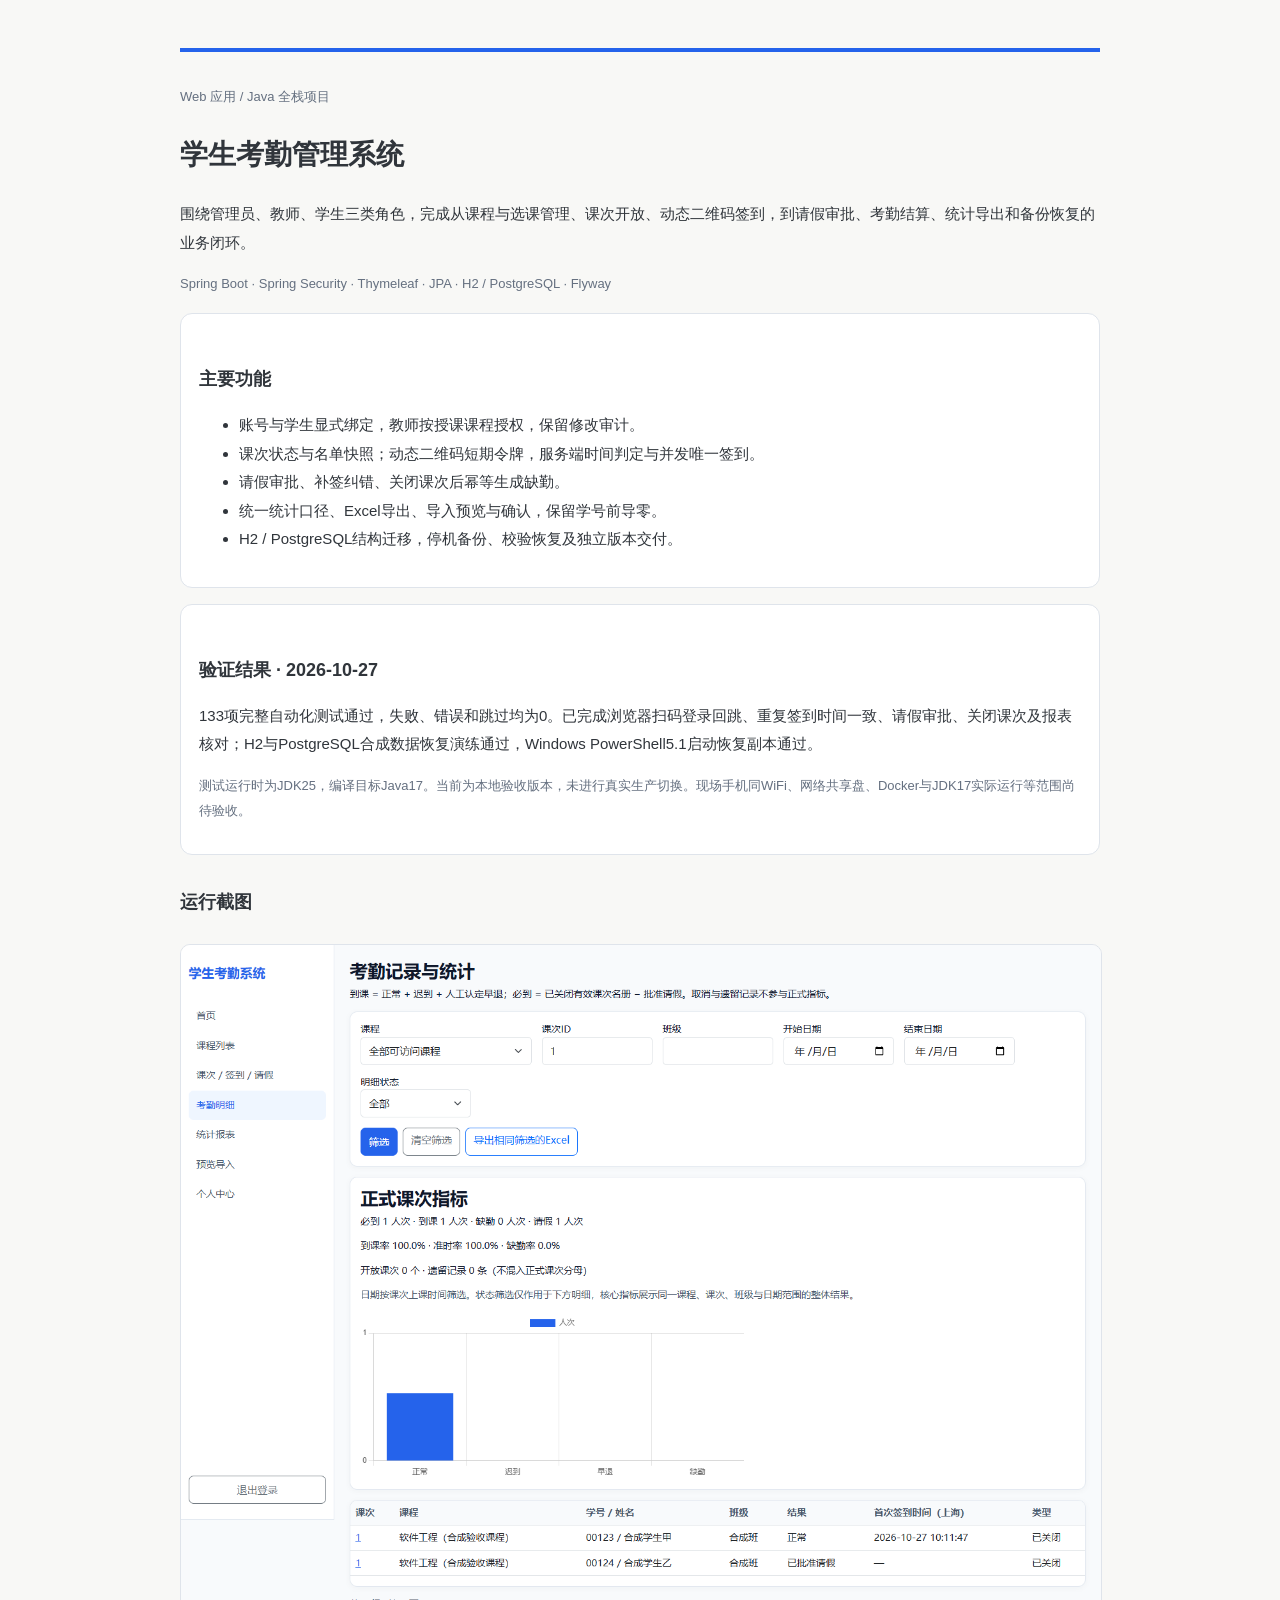
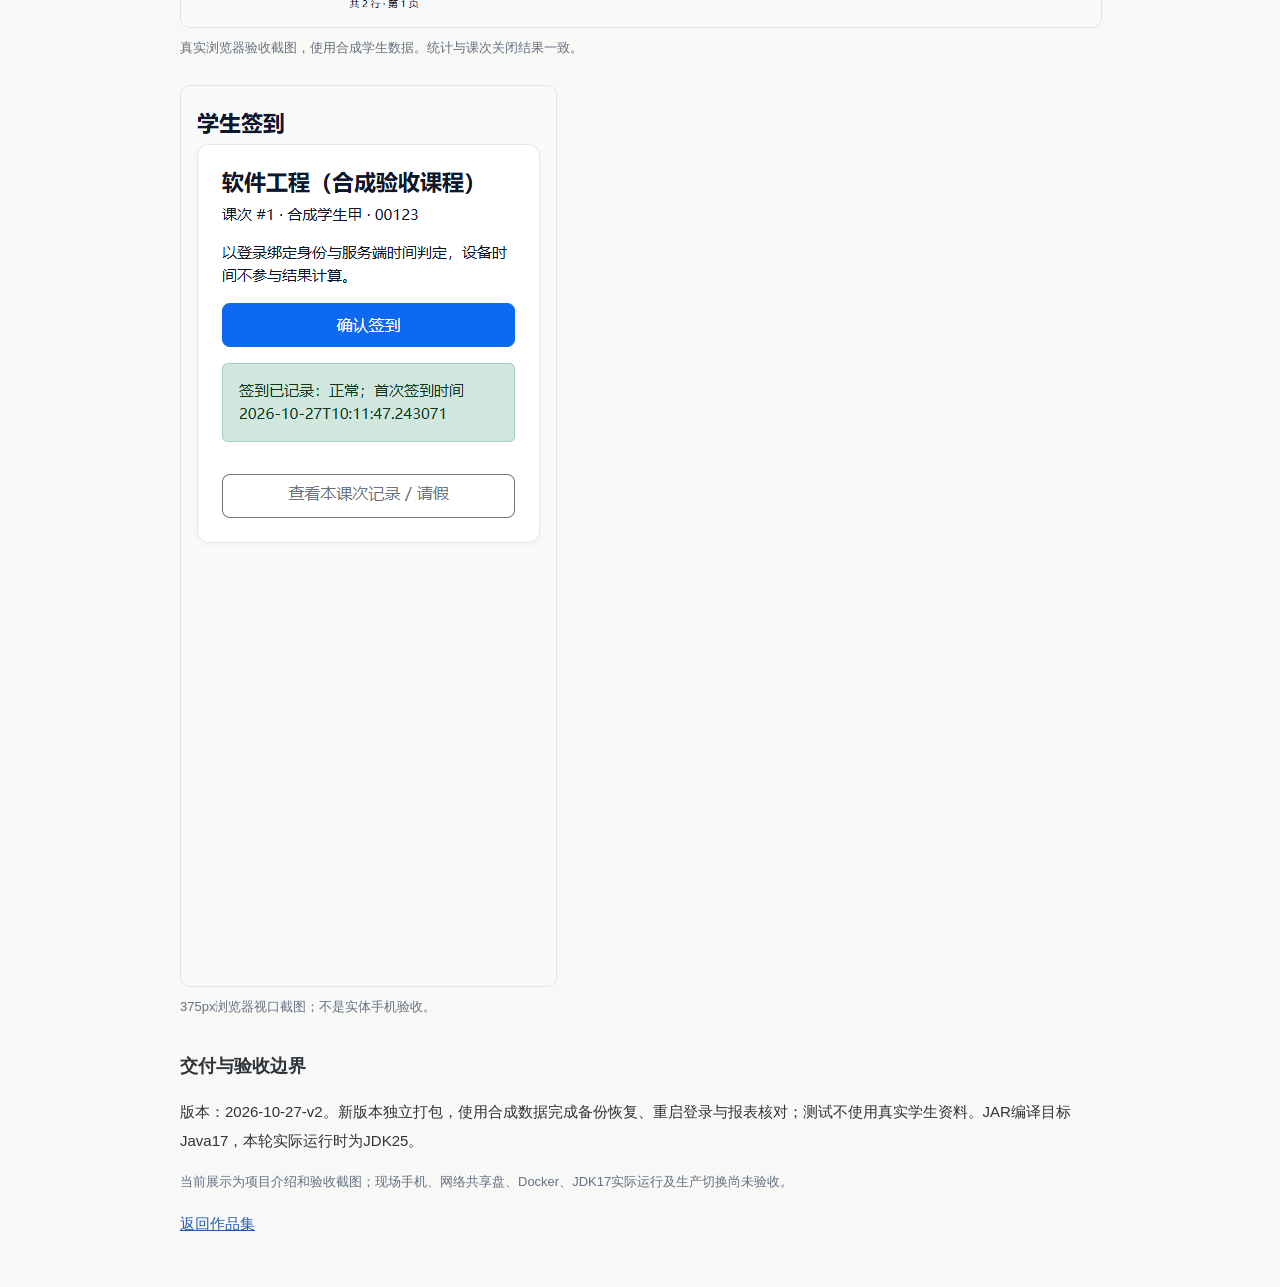
==== documents/attendance-system.html @ 5e97bf3a "Add attendance system project and verified screenshots to portfolio" ====
<!doctype html>
<html lang="zh-CN"><head><meta charset="utf-8"><meta name="viewport" content="width=device-width, initial-scale=1"><title>学生考勤管理系统 · 项目与材料</title><style>body{max-width:920px;margin:48px auto;padding:0 24px;font:15px/1.9 "Microsoft YaHei",sans-serif;color:#30353b;background:#f8f8f6}h1{font-size:28px}h2{font-size:18px;margin-top:30px}.tag,.note{color:#657080;font-size:13px}.path,section{background:white;border:1px solid #dfe4eb;border-radius:12px;padding:18px;margin:16px 0;overflow-wrap:anywhere}a{color:#245cb1}img{display:block;max-width:100%;height:auto;border:1px solid #dfe4eb;border-radius:10px}figure{margin:24px 0}figcaption{font-size:13px;color:#657080;margin-top:8px}code{overflow-wrap:anywhere}.mobile{width:100%;max-width:375px}header{border-top:4px solid #2563eb;padding-top:20px}</style></head><body>
<header><p class="tag">Web 应用 / Java 全栈项目</p><h1>学生考勤管理系统</h1><p>围绕管理员、教师、学生三类角色，完成从课程与选课管理、课次开放、动态二维码签到，到请假审批、考勤结算、统计导出和备份恢复的业务闭环。</p><p class="tag">Spring Boot · Spring Security · Thymeleaf · JPA · H2 / PostgreSQL · Flyway</p></header>
<section><h2>主要功能</h2><ul><li>账号与学生显式绑定，教师按授课课程授权，保留修改审计。</li><li>课次状态与名单快照；动态二维码短期令牌，服务端时间判定与并发唯一签到。</li><li>请假审批、补签纠错、关闭课次后幂等生成缺勤。</li><li>统一统计口径、Excel导出、导入预览与确认，保留学号前导零。</li><li>H2 / PostgreSQL结构迁移，停机备份、校验恢复及独立版本交付。</li></ul></section>
<section><h2>验证结果 · 2026-10-27</h2><p>133项完整自动化测试通过，失败、错误和跳过均为0。已完成浏览器扫码登录回跳、重复签到时间一致、请假审批、关闭课次及报表核对；H2与PostgreSQL合成数据恢复演练通过，Windows PowerShell5.1启动恢复副本通过。</p><p class="note">测试运行时为JDK25，编译目标Java17。当前为本地验收版本，未进行真实生产切换。现场手机同WiFi、网络共享盘、Docker与JDK17实际运行等范围尚待验收。</p></section>
<h2>运行截图</h2>
<figure><img src="../assets/attendance-report.png" alt="考勤记录与统计页面，显示必到1、到课1、请假1、缺勤0"><figcaption>真实浏览器验收截图，使用合成学生数据。统计与课次关闭结果一致。</figcaption></figure>
<figure><img class="mobile" src="../assets/attendance-mobile.png" alt="375像素移动签到页面，显示重复签到保留的首次签到时间"><figcaption>375px浏览器视口截图；不是实体手机验收。</figcaption></figure>
<h2>交付与验收边界</h2><p>版本：2026-10-27-v2。新版本独立打包，使用合成数据完成备份恢复、重启登录与报表核对；测试不使用真实学生资料。JAR编译目标Java17，本轮实际运行时为JDK25。</p><p class="note">当前展示为项目介绍和验收截图；现场手机、网络共享盘、Docker、JDK17实际运行及生产切换尚未验收。</p><p><a href="../index.html">返回作品集</a></p></body></html>
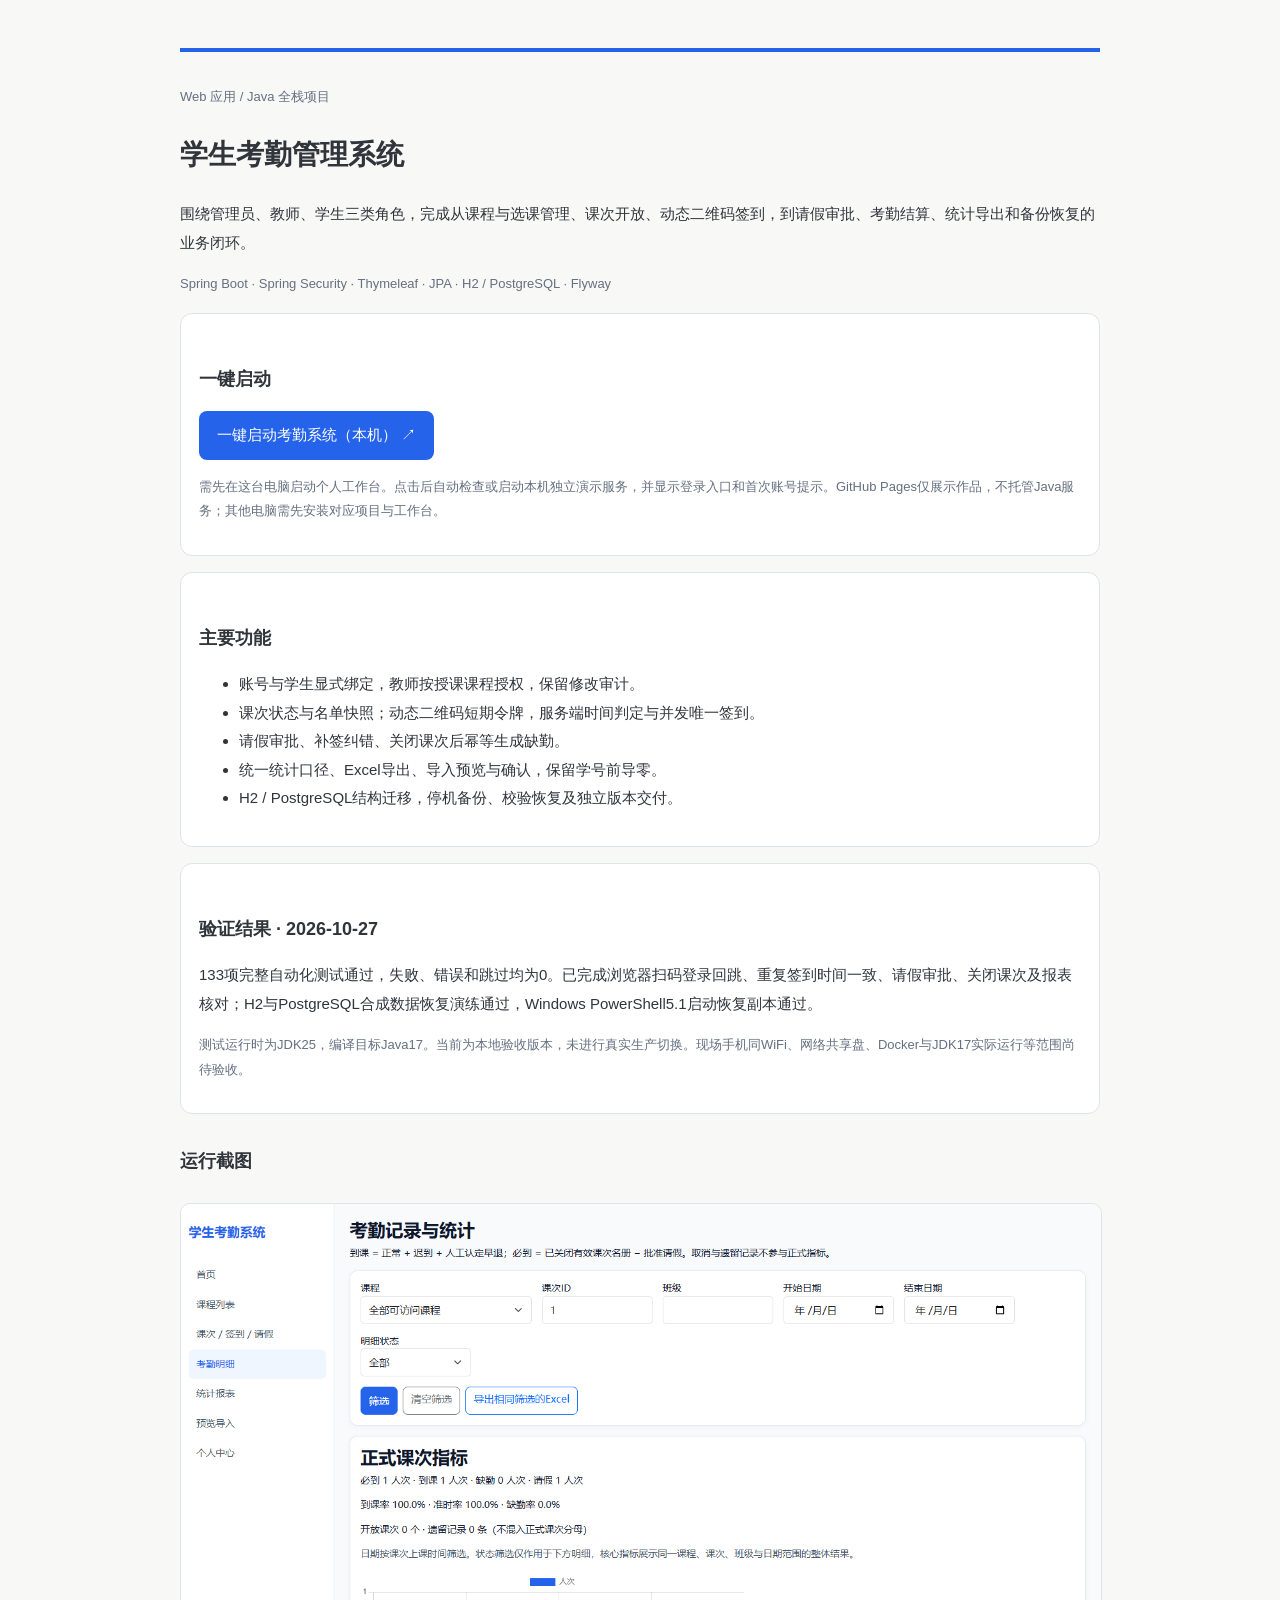
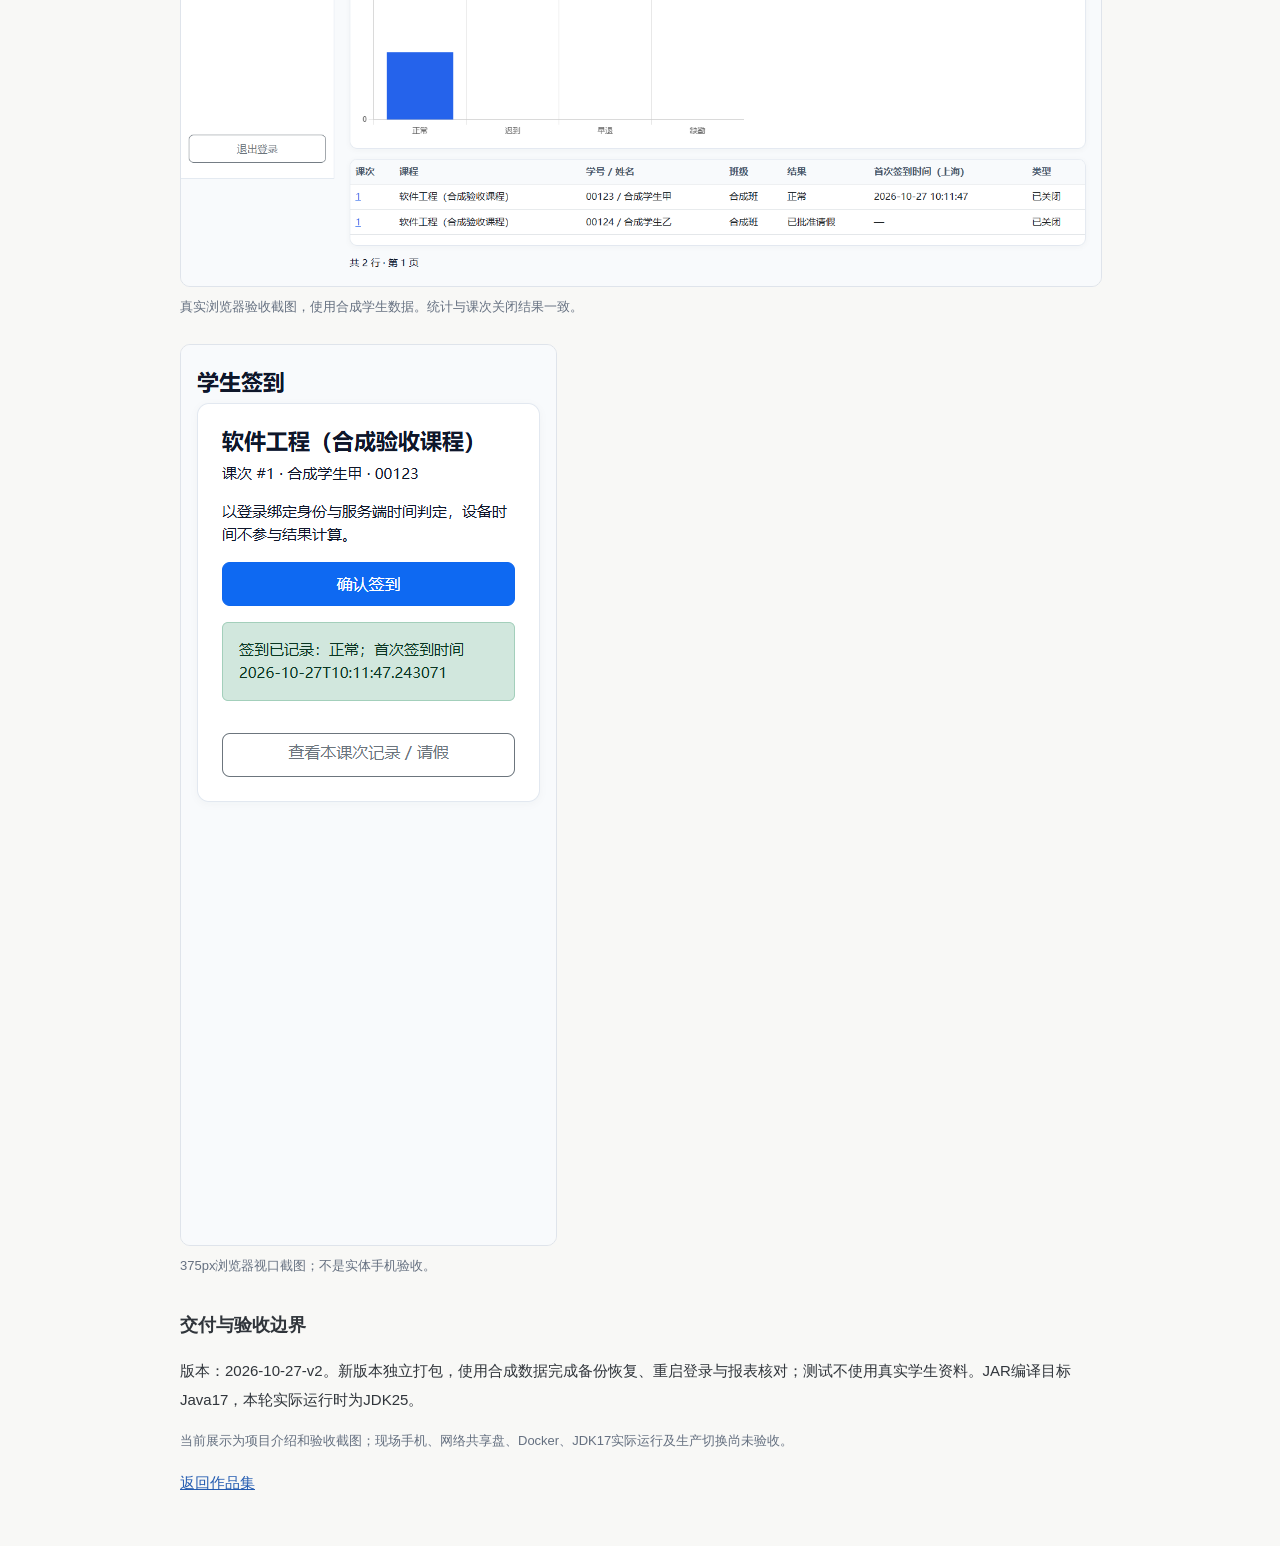
==== commit 049cef96: "Add one-click local attendance launch buttons to portfolio" ====
--- a/documents/attendance-system.html
+++ b/documents/attendance-system.html
@@ -1,6 +1,6 @@
 <!doctype html>
-<html lang="zh-CN"><head><meta charset="utf-8"><meta name="viewport" content="width=device-width, initial-scale=1"><title>学生考勤管理系统 · 项目与材料</title><style>body{max-width:920px;margin:48px auto;padding:0 24px;font:15px/1.9 "Microsoft YaHei",sans-serif;color:#30353b;background:#f8f8f6}h1{font-size:28px}h2{font-size:18px;margin-top:30px}.tag,.note{color:#657080;font-size:13px}.path,section{background:white;border:1px solid #dfe4eb;border-radius:12px;padding:18px;margin:16px 0;overflow-wrap:anywhere}a{color:#245cb1}img{display:block;max-width:100%;height:auto;border:1px solid #dfe4eb;border-radius:10px}figure{margin:24px 0}figcaption{font-size:13px;color:#657080;margin-top:8px}code{overflow-wrap:anywhere}.mobile{width:100%;max-width:375px}header{border-top:4px solid #2563eb;padding-top:20px}</style></head><body>
-<header><p class="tag">Web 应用 / Java 全栈项目</p><h1>学生考勤管理系统</h1><p>围绕管理员、教师、学生三类角色，完成从课程与选课管理、课次开放、动态二维码签到，到请假审批、考勤结算、统计导出和备份恢复的业务闭环。</p><p class="tag">Spring Boot · Spring Security · Thymeleaf · JPA · H2 / PostgreSQL · Flyway</p></header>
+<html lang="zh-CN"><head><meta charset="utf-8"><meta name="viewport" content="width=device-width, initial-scale=1"><title>学生考勤管理系统 · 项目与材料</title><style>body{max-width:920px;margin:48px auto;padding:0 24px;font:15px/1.9 "Microsoft YaHei",sans-serif;color:#30353b;background:#f8f8f6}h1{font-size:28px}h2{font-size:18px;margin-top:30px}.tag,.note{color:#657080;font-size:13px}.path,section{background:white;border:1px solid #dfe4eb;border-radius:12px;padding:18px;margin:16px 0;overflow-wrap:anywhere}a{color:#245cb1}img{display:block;max-width:100%;height:auto;border:1px solid #dfe4eb;border-radius:10px}figure{margin:24px 0}figcaption{font-size:13px;color:#657080;margin-top:8px}code{overflow-wrap:anywhere}.mobile{width:100%;max-width:375px}header{border-top:4px solid #2563eb;padding-top:20px}.start{display:inline-block;background:#2563eb;color:white;padding:10px 18px;border-radius:8px;text-decoration:none}</style></head><body>
+<header><p class="tag">Web 应用 / Java 全栈项目</p><h1>学生考勤管理系统</h1><p>围绕管理员、教师、学生三类角色，完成从课程与选课管理、课次开放、动态二维码签到，到请假审批、考勤结算、统计导出和备份恢复的业务闭环。</p><p class="tag">Spring Boot · Spring Security · Thymeleaf · JPA · H2 / PostgreSQL · Flyway</p></header><section><h2>一键启动</h2><p><a class="start" href="http://127.0.0.1:4173/?launch=catalog-attendance" target="_blank" rel="noopener noreferrer">一键启动考勤系统（本机） ↗</a></p><p class="note">需先在这台电脑启动个人工作台。点击后自动检查或启动本机独立演示服务，并显示登录入口和首次账号提示。GitHub Pages仅展示作品，不托管Java服务；其他电脑需先安装对应项目与工作台。</p></section>
 <section><h2>主要功能</h2><ul><li>账号与学生显式绑定，教师按授课课程授权，保留修改审计。</li><li>课次状态与名单快照；动态二维码短期令牌，服务端时间判定与并发唯一签到。</li><li>请假审批、补签纠错、关闭课次后幂等生成缺勤。</li><li>统一统计口径、Excel导出、导入预览与确认，保留学号前导零。</li><li>H2 / PostgreSQL结构迁移，停机备份、校验恢复及独立版本交付。</li></ul></section>
 <section><h2>验证结果 · 2026-10-27</h2><p>133项完整自动化测试通过，失败、错误和跳过均为0。已完成浏览器扫码登录回跳、重复签到时间一致、请假审批、关闭课次及报表核对；H2与PostgreSQL合成数据恢复演练通过，Windows PowerShell5.1启动恢复副本通过。</p><p class="note">测试运行时为JDK25，编译目标Java17。当前为本地验收版本，未进行真实生产切换。现场手机同WiFi、网络共享盘、Docker与JDK17实际运行等范围尚待验收。</p></section>
 <h2>运行截图</h2>
